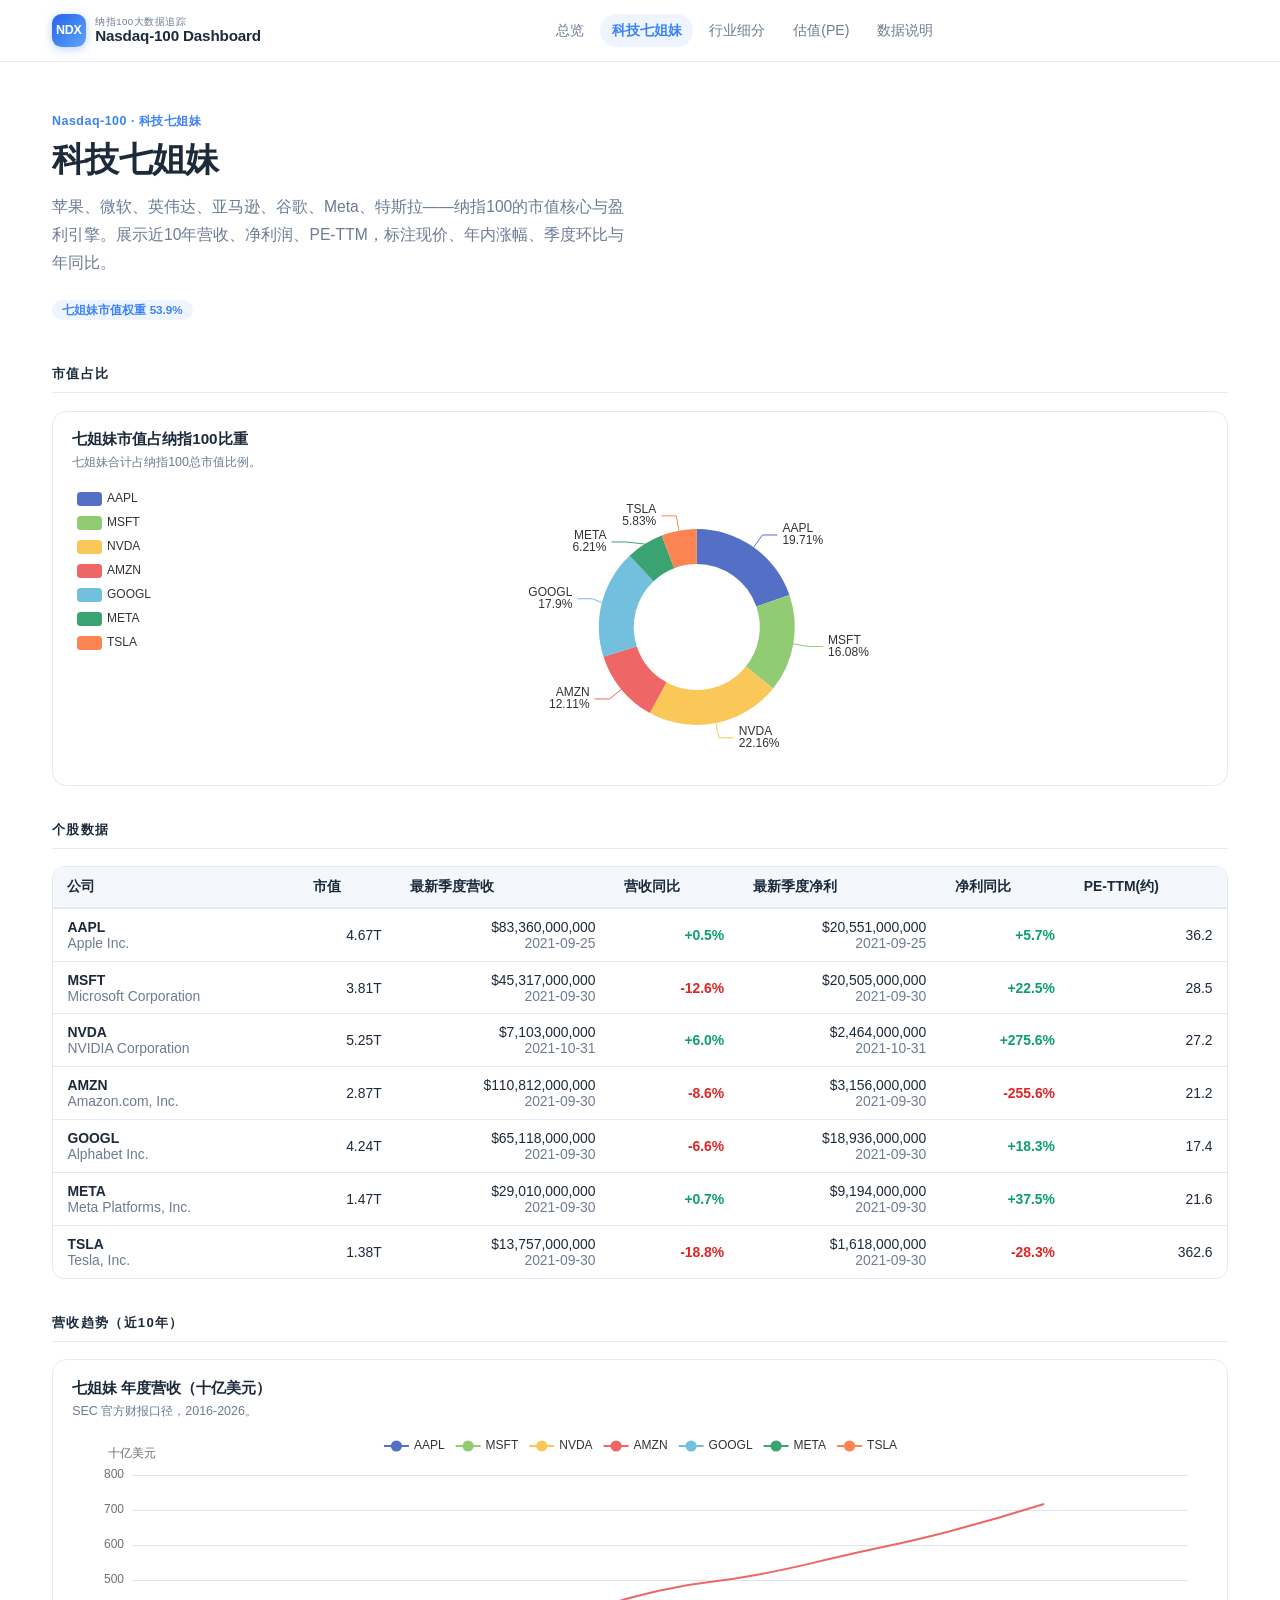
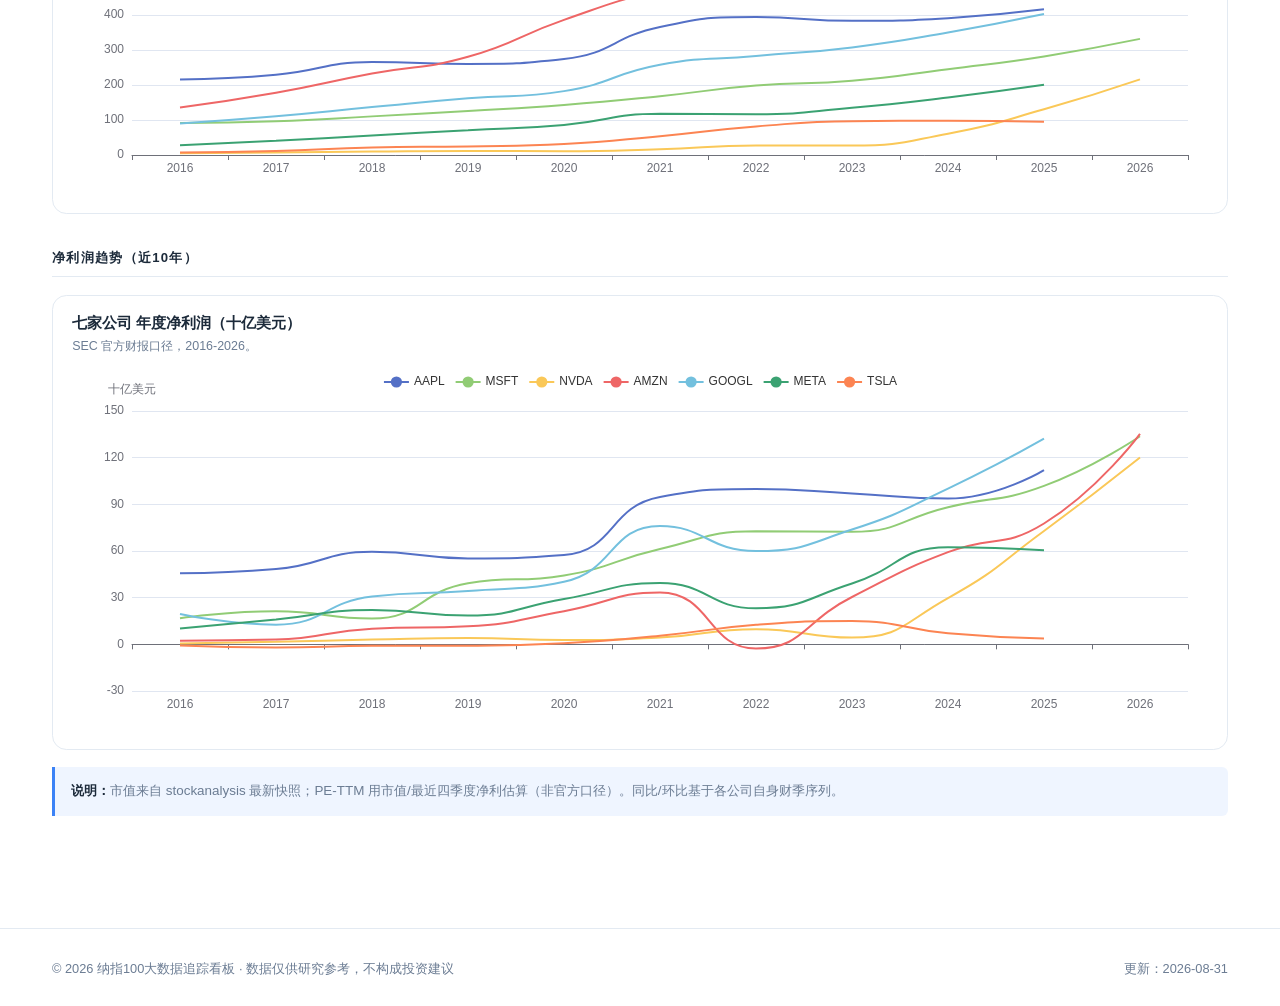
==== pages/mag7.html @ f413b3a4 "feat: 纳指100大数据追踪看板 v1.0.0 - 5页面：总览/科技七姐妹/行业细分/估值(PE)/数据说明 - 数据：SEC EDGAR 10年年度+stockanalysis 5年季度，10" ====
﻿<!DOCTYPE html>
<html lang="zh-CN">
<head>
  <meta charset="UTF-8">
  <meta name="viewport" content="width=device-width, initial-scale=1.0">
  <link rel="icon" href="data:image/svg+xml,<svg xmlns=%22http://www.w3.org/2000/svg%22 viewBox=%220 0 100 100%22><rect width=%22100%22 height=%22100%22 rx=%2220%22 fill=%22%233b82f6%22/><text x=%2250%22 y=%2268%22 font-size=%2240%22 font-weight=%22bold%22 fill=%22white%22 text-anchor=%22middle%22 font-family=%22Arial%22>NDX</text></svg>">
  <title>科技七姐妹 · 纳指100大数据追踪看板</title>
  <meta name="description" content="纳指100七姐妹（AAPL/MSFT/NVDA/AMZN/GOOGL/META/TSLA）市值占比、营收/净利/PE-TTM 十年趋势。">
  <link rel="stylesheet" href="../css/style.css">
  <script src="../js/data.js"></script>
  <script src="../js/echarts.min.js"></script>
  <script src="../js/site.js"></script>
</head>
<body>
<main>
  <div class="container">
    <section class="hero">
      <div class="breadcrumb">Nasdaq-100 · 科技七姐妹</div>
      <h1>科技七姐妹</h1>
      <p class="subtitle">苹果、微软、英伟达、亚马逊、谷歌、Meta、特斯拉——纳指100的市值核心与盈利引擎。展示近10年营收、净利润、PE-TTM，标注现价、年内涨幅、季度环比与年同比。</p>
      <div class="hero-stats" id="heroStats"></div>
    </section>

    <!-- 市值占比 -->
    <section class="section" id="weight-section">
      <div class="section-header"><h2>市值占比</h2></div>
      <div class="chart-card">
        <h3>七姐妹市值占纳指100比重</h3>
        <div class="chart-desc" id="weightDesc">七姐妹合计占纳指100总市值比例。</div>
        <div class="chart-box sm" id="weightChart"></div>
      </div>
    </section>

    <!-- 个股详情 -->
    <section class="section" id="detail-section">
      <div class="section-header"><h2>个股数据</h2></div>
      <div class="table-wrap">
        <table id="detailTable">
          <thead>
            <tr>
              <th>公司</th>
              <th class="num">市值</th>
              <th class="num">最新季度营收</th>
              <th class="num">营收同比</th>
              <th class="num">最新季度净利</th>
              <th class="num">净利同比</th>
              <th class="num">PE-TTM(约)</th>
            </tr>
          </thead>
          <tbody id="detailBody"></tbody>
        </table>
      </div>
    </section>

    <!-- 七姐妹营收对比 -->
    <section class="section" id="rev-section">
      <div class="section-header"><h2>营收趋势（近10年）</h2></div>
      <div class="chart-card">
        <h3>七姐妹 年度营收（十亿美元）</h3>
        <div class="chart-desc">SEC 官方财报口径，2016-2026。</div>
        <div class="chart-box" id="revChart"></div>
      </div>
    </section>

    <!-- 七姐妹净利对比 -->
    <section class="section" id="ni-section">
      <div class="section-header"><h2>净利润趋势（近10年）</h2></div>
      <div class="chart-card">
        <h3>七家公司 年度净利润（十亿美元）</h3>
        <div class="chart-desc">SEC 官方财报口径，2016-2026。</div>
        <div class="chart-box" id="niChart"></div>
      </div>
    </section>

    <div class="note">
      <strong>说明：</strong>市值来自 stockanalysis 最新快照；PE-TTM 用市值/最近四季度净利估算（非官方口径）。同比/环比基于各公司自身财季序列。
    </div>
  </div>
</main>
<script>
  Dash.init('mag7');
  var D = window.NDX_DATA;
  var mag7 = D.mag7;
  var MAG7 = ['AAPL', 'MSFT', 'NVDA', 'AMZN', 'GOOGL', 'META', 'TSLA'];

  // ===== Hero =====
  document.getElementById('heroStats').innerHTML =
    '<span class="badge badge-accent">七姐妹市值权重 ' + (mag7.weight ? mag7.weight.toFixed(1) + '%' : '—') + '</span>';

  // ===== 市值占比饼图 =====
  var weightChart = echarts.init(document.getElementById('weightChart'));
  var pieData = MAG7.map(function (t) {
    return { name: t, value: mag7.marketcap[t] ? mag7.marketcap[t].value : 0 };
  });
  weightChart.setOption({
    tooltip: { trigger: 'item', formatter: '{b}: {c} ({d}%)' },
    legend: { orient: 'vertical', left: 'left' },
    series: [{
      name: '市值', type: 'pie', radius: ['45%', '70%'],
      center: ['55%', '50%'],
      data: pieData,
      label: { formatter: '{b}\n{d}%' },
      emphasis: { itemStyle: { shadowBlur: 10, shadowOffsetX: 0, shadowColor: 'rgba(0,0,0,0.2)' } }
    }]
  });

  // ===== 详情表 =====
  var rows = MAG7.map(function (t) {
    var info = mag7.meta[t];
    var series = mag7.series[t];
    var mc = mag7.marketcap[t] || {};
    var qRev = series.quarterly_revenue;
    var qNi = series.quarterly_netincome;
    var lastQ = qRev[qRev.length - 1];
    var prevQ = qRev[qRev.length - 4]; // 同比用4季前
    var revYoy = lastQ && prevQ && lastQ[1] != null && prevQ[1] != null ? (lastQ[1] / prevQ[1] - 1) * 100 : null;
    var lastN = qNi[qNi.length - 1];
    var prevN = qNi[qNi.length - 4];
    var niYoy = lastN && prevN && lastN[1] != null && prevN[1] != null ? (lastN[1] / prevN[1] - 1) * 100 : null;
    // PE估算
    var mcVal = mc.value || 0;
    var ttmNi = 0;
    for (var i = 0; i < Math.min(4, qNi.length); i++) ttmNi += (qNi[i] && qNi[i][1]) || 0;
    var pe = ttmNi > 0 ? mcVal / ttmNi : null;
    return '<tr>' +
      '<td><strong>' + Dash.esc(t) + '</strong><br><span class="text-muted">' + Dash.esc(info.name) + '</span></td>' +
      '<td class="num">' + Dash.esc(mc.note || '—') + '</td>' +
      '<td class="num">' + (lastQ ? Dash.fmtUSD(lastQ[1]) : '—') + '<br><span class="text-muted">' + (lastQ ? lastQ[0] : '') + '</span></td>' +
      '<td class="num ' + (revYoy > 0 ? 'text-up' : revYoy < 0 ? 'text-down' : '') + '">' + Dash.fmtPct(revYoy) + '</td>' +
      '<td class="num">' + (lastN ? Dash.fmtUSD(lastN[1]) : '—') + '<br><span class="text-muted">' + (lastN ? lastN[0] : '') + '</span></td>' +
      '<td class="num ' + (niYoy > 0 ? 'text-up' : niYoy < 0 ? 'text-down' : '') + '">' + Dash.fmtPct(niYoy) + '</td>' +
      '<td class="num">' + (pe ? pe.toFixed(1) : '—') + '</td>' +
    '</tr>';
  }).join('');
  document.getElementById('detailBody').innerHTML = rows;

  // ===== 营收对比图 =====
  var revChart = echarts.init(document.getElementById('revChart'));
  var years = [];
  var yrSet = new Set();
  MAG7.forEach(function (m) {
    mag7.series[m].annual_revenue.forEach(function (p) { yrSet.add(p[0]); });
  });
  years = Array.from(yrSet).sort();
  revChart.setOption({
    tooltip: { trigger: 'axis' },
    legend: { top: 0 },
    grid: { left: 60, right: 20, top: 40, bottom: 40 },
    xAxis: { type: 'category', data: years },
    yAxis: { type: 'value', name: '十亿美元' },
    series: MAG7.map(function (m) {
      var map = {};
      mag7.series[m].annual_revenue.forEach(function (p) { map[p[0]] = p[1] / 1e9; });
      return {
        name: m, type: 'line', smooth: true, symbol: 'none',
        data: years.map(function (y) { return map[y] == null ? null : map[y]; })
      };
    })
  });

  // ===== 净利对比图 =====
  var niChart = echarts.init(document.getElementById('niChart'));
  niChart.setOption({
    tooltip: { trigger: 'axis' },
    legend: { top: 0 },
    grid: { left: 60, right: 20, top: 40, bottom: 40 },
    xAxis: { type: 'category', data: years },
    yAxis: { type: 'value', name: '十亿美元' },
    series: MAG7.map(function (m) {
      var map = {};
      mag7.series[m].annual_netincome.forEach(function (p) { map[p[0]] = p[1] / 1e9; });
      return {
        name: m, type: 'line', smooth: true, symbol: 'none',
        data: years.map(function (y) { return map[y] == null ? null : map[y]; })
      };
    })
  });
</script>
</body>
</html>
---- css/style.css ----
/* ============================================================
 * 标普500景气度看板 · 样式（白底 + 淡蓝主色，简约高级）
 * ============================================================ */
:root {
  --background: #ffffff;
  --foreground: #1c2a3a;
  --muted: #6b7c93;
  --border: #e3eaf2;
  --accent: #3b82f6;
  --accent-soft: #dbeafe;
  --accent-bg: rgba(59, 130, 246, 0.08);
  --card-bg: #ffffff;
  --hover-bg: #f4f8fd;
  --shadow: 0 1px 3px rgba(28, 42, 58, 0.06), 0 1px 2px rgba(28, 42, 58, 0.04);
  --shadow-lg: 0 12px 32px rgba(28, 42, 58, 0.10);
  --up: #0e9f6e;
  --down: #e02424;
}

* { margin: 0; padding: 0; box-sizing: border-box; }

html { scroll-behavior: smooth; }

body {
  font-family: Inter, -apple-system, BlinkMacSystemFont, "PingFang SC",
    "Hiragino Sans GB", "Microsoft YaHei", "Helvetica Neue", Helvetica, Arial, sans-serif;
  -webkit-font-smoothing: antialiased;
  background: var(--background);
  color: var(--foreground);
  min-height: 100vh;
  display: flex;
  flex-direction: column;
}

/* ===== 顶部导航 ===== */
header {
  position: sticky;
  top: 0;
  z-index: 50;
  border-bottom: 1px solid var(--border);
  background: rgba(255, 255, 255, 0.82);
  backdrop-filter: blur(12px);
  -webkit-backdrop-filter: blur(12px);
}

.nav-inner {
  max-width: 76rem;
  margin: 0 auto;
  padding: 0.85rem 1.25rem;
  display: flex;
  align-items: center;
  justify-content: space-between;
  gap: 1rem;
}

.logo {
  display: flex;
  align-items: center;
  gap: 0.6rem;
  text-decoration: none;
  color: var(--foreground);
  font-weight: 700;
  font-size: 1.02rem;
  letter-spacing: -0.01em;
  white-space: nowrap;
}

.logo-badge {
  width: 2.1rem;
  height: 2.1rem;
  border-radius: 0.6rem;
  background: linear-gradient(135deg, #2563eb, #60a5fa);
  color: #fff;
  display: flex;
  align-items: center;
  justify-content: center;
  font-size: 0.78rem;
  font-weight: 800;
  flex-shrink: 0;
  box-shadow: 0 2px 10px rgba(59, 130, 246, 0.35);
}

.logo-text { display: flex; flex-direction: column; line-height: 1.15; }
.logo-line1 { font-size: 0.6rem; font-weight: 500; color: var(--muted); letter-spacing: 0.05em; }
.logo-line2 { font-size: 0.95rem; font-weight: 800; letter-spacing: -0.01em; }

nav.desktop {
  display: flex;
  align-items: center;
  gap: 0.3rem;
  overflow-x: auto;
  scrollbar-width: none;
}
nav.desktop::-webkit-scrollbar { display: none; }

.nav-link {
  color: var(--muted);
  text-decoration: none;
  font-size: 0.88rem;
  font-weight: 500;
  padding: 0.42rem 0.72rem;
  border-radius: 9999px;
  transition: color 0.2s ease, background 0.2s ease;
  white-space: nowrap;
}
.nav-link:hover { color: var(--foreground); background: var(--hover-bg); }
.nav-link.active { color: var(--accent); background: var(--accent-bg); font-weight: 600; }

.nav-actions { display: flex; align-items: center; gap: 0.4rem; flex-shrink: 0; }

.mobile-menu-btn {
  display: none;
  background: none;
  border: none;
  cursor: pointer;
  color: var(--foreground);
  padding: 0.4rem;
  border-radius: 0.375rem;
}
.mobile-nav {
  display: none;
  padding: 0.5rem 1.25rem 1rem;
  border-top: 1px solid var(--border);
  flex-direction: column;
  gap: 0.15rem;
}
.mobile-nav.open { display: flex; }
.mobile-nav .nav-link { padding: 0.6rem 0.75rem; font-size: 0.95rem; border-radius: 0.5rem; }

/* ===== 主容器 ===== */
main { flex: 1; }
.container { max-width: 76rem; margin: 0 auto; padding: 2rem 1.25rem 3rem; }

/* ===== Hero ===== */
.hero { padding: 1.2rem 0 0.6rem; }
.breadcrumb { font-size: 0.78rem; color: var(--accent); font-weight: 600; letter-spacing: 0.04em; margin-bottom: 0.7rem; }
.hero h1 { font-size: 2.1rem; font-weight: 800; letter-spacing: -0.02em; line-height: 1.15; }
.hero .subtitle { margin-top: 0.8rem; color: var(--muted); font-size: 0.98rem; line-height: 1.8; max-width: 66ch; }
.hero-stats { margin-top: 1.4rem; display: flex; flex-wrap: wrap; gap: 0.6rem; }

/* ===== 指标卡片 ===== */
.card-grid { display: grid; grid-template-columns: repeat(auto-fill, minmax(220px, 1fr)); gap: 0.85rem; margin-top: 1.2rem; }
.card {
  background: var(--card-bg);
  border: 1px solid var(--border);
  border-radius: 0.9rem;
  padding: 1rem 1.1rem;
  transition: all 0.2s ease;
}
.card-hover:hover { transform: translateY(-3px); box-shadow: var(--shadow-lg); border-color: var(--accent-soft); }
.card .card-label { font-size: 0.7rem; font-weight: 700; text-transform: uppercase; letter-spacing: 0.12em; color: var(--accent); }
.card .card-value { font-size: 1.5rem; font-weight: 800; letter-spacing: -0.02em; margin-top: 0.3rem; font-variant-numeric: tabular-nums; }
.card .card-sub { font-size: 0.76rem; color: var(--muted); margin-top: 0.28rem; line-height: 1.5; }
.card .card-delta { font-size: 0.74rem; font-weight: 600; margin-top: 0.22rem; font-variant-numeric: tabular-nums; }

.delta-up { color: var(--up); }
.delta-down { color: var(--down); }

/* ===== 区块 ===== */
.section { margin-top: 2.2rem; }
.section-header {
  display: flex;
  align-items: baseline;
  justify-content: space-between;
  margin-bottom: 1.1rem;
  padding-bottom: 0.55rem;
  border-bottom: 1px solid var(--border);
  gap: 1rem;
}
.section-header h2 { font-size: 0.82rem; font-weight: 700; text-transform: uppercase; letter-spacing: 0.1em; }
.section-header .more { color: var(--accent); font-size: 0.82rem; font-weight: 500; text-decoration: none; white-space: nowrap; }
.section-header .more:hover { opacity: 0.7; }

/* ===== 图表卡片 ===== */
.chart-card { background: var(--card-bg); border: 1px solid var(--border); border-radius: 0.9rem; padding: 1.1rem 1.2rem; margin-bottom: 1.1rem; }
.chart-card h3 { font-size: 0.95rem; font-weight: 700; margin-bottom: 0.2rem; }
.chart-card .chart-desc { font-size: 0.78rem; color: var(--muted); margin-bottom: 0.85rem; line-height: 1.6; }
.chart-box { width: 100%; height: 360px; }
.chart-box.sm { height: 280px; }

/* ===== 表格 ===== */
.table-wrap { overflow-x: auto; border: 1px solid var(--border); border-radius: 0.75rem; margin-top: 1rem; }
table { width: 100%; border-collapse: collapse; font-size: 0.87rem; min-width: 680px; }
thead th {
  background: var(--hover-bg);
  font-weight: 600;
  text-align: left;
  padding: 0.68rem 0.9rem;
  border-bottom: 2px solid var(--border);
  white-space: nowrap;
}
tbody td { padding: 0.62rem 0.9rem; border-bottom: 1px solid var(--border); font-variant-numeric: tabular-nums; }
tbody tr:hover td { background: var(--hover-bg); }
tbody tr:last-child td { border-bottom: none; }
td.num { text-align: right; font-variant-numeric: tabular-nums; }

.text-accent { color: var(--accent); font-weight: 600; }
.text-up { color: var(--up); font-weight: 600; }
.text-down { color: var(--down); font-weight: 600; }
.text-muted { color: var(--muted); }

/* ===== 徽章 ===== */
.badge { display: inline-block; padding: 0.18rem 0.65rem; border-radius: 9999px; font-size: 0.73rem; font-weight: 500; background: var(--border); color: var(--muted); }
.badge-accent { background: var(--accent-bg); color: var(--accent); font-weight: 600; }
.badge-green { background: rgba(14, 159, 110, 0.1); color: var(--up); font-weight: 600; }
.badge-red { background: rgba(225, 29, 72, 0.08); color: var(--down); font-weight: 600; }

/* ===== 提示 ===== */
.note {
  border-left: 3px solid var(--accent);
  background: var(--accent-bg);
  border-radius: 0 6px 6px 0;
  padding: 0.8rem 1rem;
  font-size: 0.84rem;
  color: var(--muted);
  line-height: 1.7;
  margin: 1rem 0;
}
.note strong { color: var(--foreground); }

/* ===== 页脚 ===== */
footer { border-top: 1px solid var(--border); margin-top: 3rem; padding: 2rem 0 1.8rem; }
.footer-inner { max-width: 76rem; margin: 0 auto; padding: 0 1.25rem; }
.footer-bottom { display: flex; justify-content: space-between; align-items: center; flex-wrap: wrap; gap: 0.5rem; font-size: 0.8rem; color: var(--muted); }

/* ===== 数据源 ===== */
.source-note { font-size: 0.74rem; color: var(--muted); margin-top: 0.9rem; line-height: 1.6; border-top: 1px dashed var(--border); padding-top: 0.75rem; }

/* ===== 响应式 ===== */
@media (max-width: 768px) {
  nav.desktop { display: none; }
  .mobile-menu-btn { display: flex; }
  .hero h1 { font-size: 1.6rem; }
  .card-grid { grid-template-columns: repeat(auto-fill, minmax(150px, 1fr)); }
  .chart-box { height: 240px; }
  .container { padding: 1.4rem 1rem 2.4rem; }
}
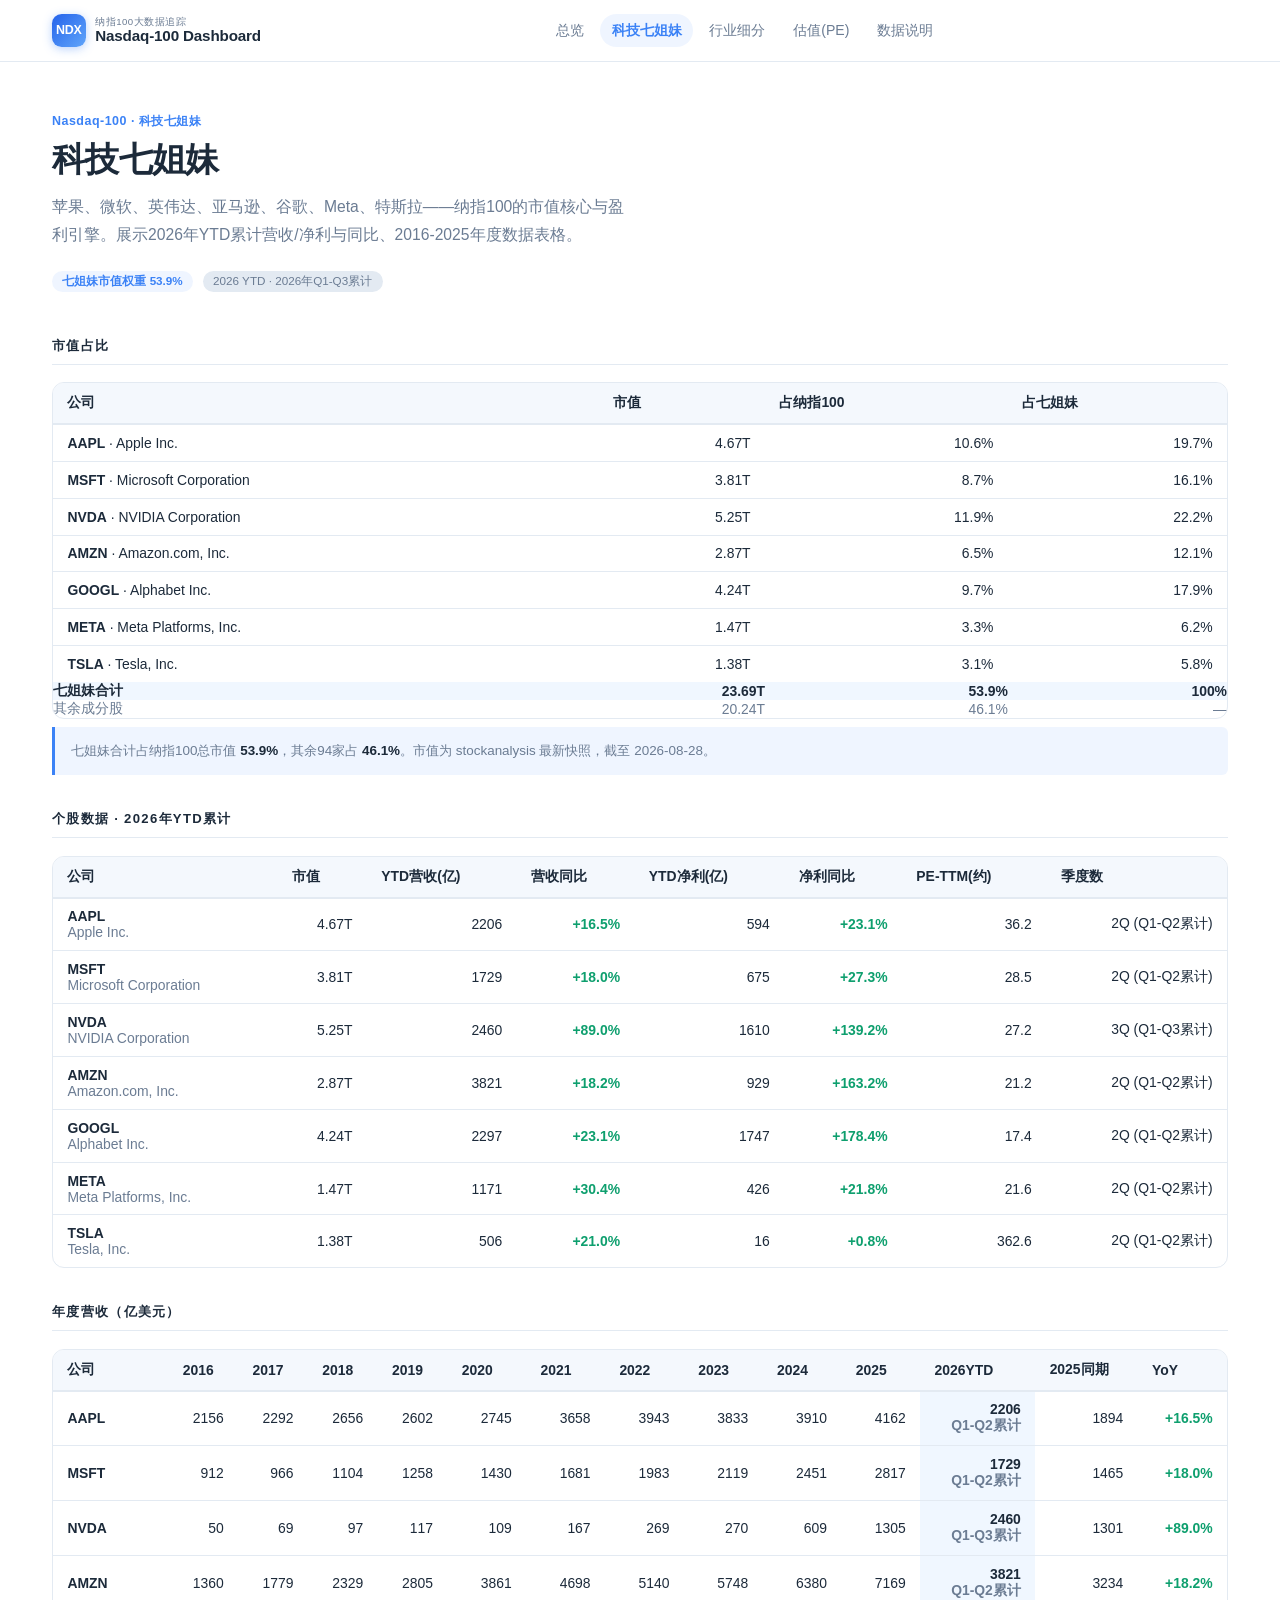
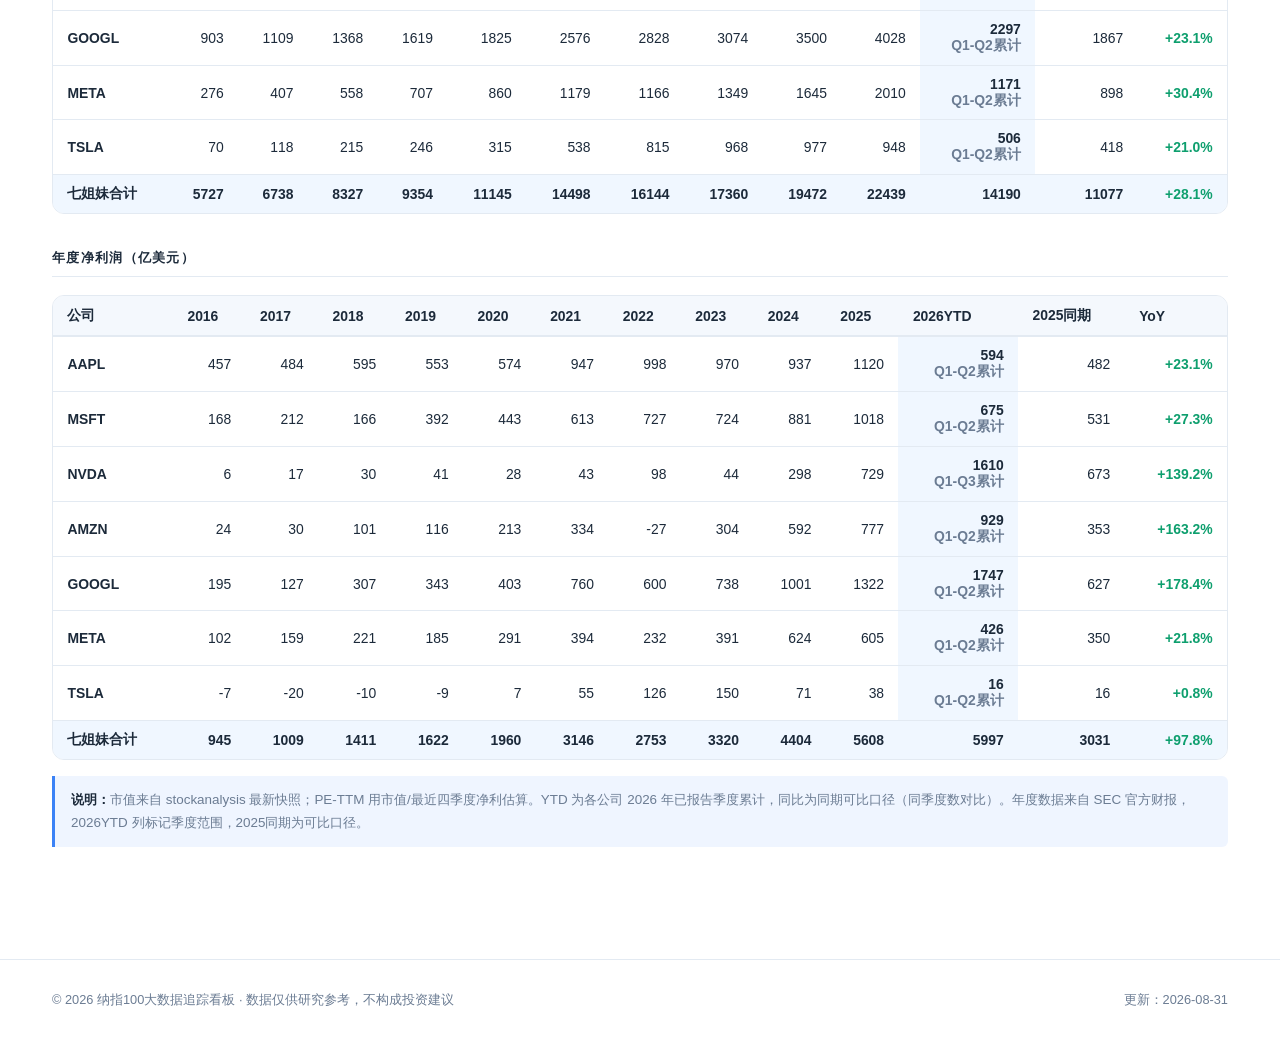
==== commit 259f7c17: "v2.0: 全站升级YTD累计+同比+ROE修复+七姐妹/行业表格化+PE分位数 首页: - 指标卡片增加2026 YTD累计(营收34382亿+19.8%/净利8376亿+64.4%/FCF 420" ====
--- a/pages/mag7.html
+++ b/pages/mag7.html
@@ -1,11 +1,11 @@
-﻿<!DOCTYPE html>
+<!DOCTYPE html>
 <html lang="zh-CN">
 <head>
   <meta charset="UTF-8">
   <meta name="viewport" content="width=device-width, initial-scale=1.0">
   <link rel="icon" href="data:image/svg+xml,<svg xmlns=%22http://www.w3.org/2000/svg%22 viewBox=%220 0 100 100%22><rect width=%22100%22 height=%22100%22 rx=%2220%22 fill=%22%233b82f6%22/><text x=%2250%22 y=%2268%22 font-size=%2240%22 font-weight=%22bold%22 fill=%22white%22 text-anchor=%22middle%22 font-family=%22Arial%22>NDX</text></svg>">
   <title>科技七姐妹 · 纳指100大数据追踪看板</title>
-  <meta name="description" content="纳指100七姐妹（AAPL/MSFT/NVDA/AMZN/GOOGL/META/TSLA）市值占比、营收/净利/PE-TTM 十年趋势。">
+  <meta name="description" content="纳指100七姐妹（AAPL/MSFT/NVDA/AMZN/GOOGL/META/TSLA）市值占比、YTD营收/净利、年度数据表格。">
   <link rel="stylesheet" href="../css/style.css">
   <script src="../js/data.js"></script>
   <script src="../js/echarts.min.js"></script>
@@ -17,34 +17,47 @@
     <section class="hero">
       <div class="breadcrumb">Nasdaq-100 · 科技七姐妹</div>
       <h1>科技七姐妹</h1>
-      <p class="subtitle">苹果、微软、英伟达、亚马逊、谷歌、Meta、特斯拉——纳指100的市值核心与盈利引擎。展示近10年营收、净利润、PE-TTM，标注现价、年内涨幅、季度环比与年同比。</p>
+      <p class="subtitle">苹果、微软、英伟达、亚马逊、谷歌、Meta、特斯拉——纳指100的市值核心与盈利引擎。展示2026年YTD累计营收/净利与同比、2016-2025年度数据表格。</p>
       <div class="hero-stats" id="heroStats"></div>
     </section>
 
     <!-- 市值占比 -->
     <section class="section" id="weight-section">
       <div class="section-header"><h2>市值占比</h2></div>
-      <div class="chart-card">
-        <h3>七姐妹市值占纳指100比重</h3>
-        <div class="chart-desc" id="weightDesc">七姐妹合计占纳指100总市值比例。</div>
-        <div class="chart-box sm" id="weightChart"></div>
-      </div>
-    </section>
-
-    <!-- 个股详情 -->
+      <div class="table-wrap">
+        <table id="weightTable">
+          <thead>
+            <tr>
+              <th>公司</th>
+              <th class="num">市值</th>
+              <th class="num">占纳指100</th>
+              <th class="num">占七姐妹</th>
+            </tr>
+          </thead>
+          <tbody id="weightBody"></tbody>
+          <tfoot id="weightFoot"></tfoot>
+        </table>
+      </div>
+      <div class="note" style="margin-top:8px;">
+        七姐妹合计占纳指100总市值 <strong id="mag7Weight"></strong>，其余94家占 <strong id="restWeight"></strong>。市值为 stockanalysis 最新快照，截至 <span id="mcapAsOf"></span>。
+      </div>
+    </section>
+
+    <!-- 个股 YTD 数据 -->
     <section class="section" id="detail-section">
-      <div class="section-header"><h2>个股数据</h2></div>
+      <div class="section-header"><h2>个股数据 · 2026年YTD累计</h2></div>
       <div class="table-wrap">
         <table id="detailTable">
           <thead>
             <tr>
               <th>公司</th>
               <th class="num">市值</th>
-              <th class="num">最新季度营收</th>
+              <th class="num">YTD营收(亿)</th>
               <th class="num">营收同比</th>
-              <th class="num">最新季度净利</th>
+              <th class="num">YTD净利(亿)</th>
               <th class="num">净利同比</th>
               <th class="num">PE-TTM(约)</th>
+              <th class="num">季度数</th>
             </tr>
           </thead>
           <tbody id="detailBody"></tbody>
@@ -52,28 +65,34 @@
       </div>
     </section>
 
-    <!-- 七姐妹营收对比 -->
+    <!-- 年度营收表格 -->
     <section class="section" id="rev-section">
-      <div class="section-header"><h2>营收趋势（近10年）</h2></div>
-      <div class="chart-card">
-        <h3>七姐妹 年度营收（十亿美元）</h3>
-        <div class="chart-desc">SEC 官方财报口径，2016-2026。</div>
-        <div class="chart-box" id="revChart"></div>
-      </div>
-    </section>
-
-    <!-- 七姐妹净利对比 -->
+      <div class="section-header"><h2>年度营收（亿美元）</h2></div>
+      <div class="table-wrap">
+        <div style="overflow-x:auto;">
+        <table id="revTable" class="wide-table">
+          <thead id="revHead"></thead>
+          <tbody id="revBody"></tbody>
+        </table>
+        </div>
+      </div>
+    </section>
+
+    <!-- 年度净利表格 -->
     <section class="section" id="ni-section">
-      <div class="section-header"><h2>净利润趋势（近10年）</h2></div>
-      <div class="chart-card">
-        <h3>七家公司 年度净利润（十亿美元）</h3>
-        <div class="chart-desc">SEC 官方财报口径，2016-2026。</div>
-        <div class="chart-box" id="niChart"></div>
+      <div class="section-header"><h2>年度净利润（亿美元）</h2></div>
+      <div class="table-wrap">
+        <div style="overflow-x:auto;">
+        <table id="niTable" class="wide-table">
+          <thead id="niHead"></thead>
+          <tbody id="niBody"></tbody>
+        </table>
+        </div>
       </div>
     </section>
 
     <div class="note">
-      <strong>说明：</strong>市值来自 stockanalysis 最新快照；PE-TTM 用市值/最近四季度净利估算（非官方口径）。同比/环比基于各公司自身财季序列。
+      <strong>说明：</strong>市值来自 stockanalysis 最新快照；PE-TTM 用市值/最近四季度净利估算。YTD 为各公司 2026 年已报告季度累计，同比为同期可比口径（同季度数对比）。年度数据来自 SEC 官方财报，2026YTD 列标记季度范围，2025同期为可比口径。
     </div>
   </div>
 </main>
@@ -85,96 +104,155 @@
 
   // ===== Hero =====
   document.getElementById('heroStats').innerHTML =
-    '<span class="badge badge-accent">七姐妹市值权重 ' + (mag7.weight ? mag7.weight.toFixed(1) + '%' : '—') + '</span>';
-
-  // ===== 市值占比饼图 =====
-  var weightChart = echarts.init(document.getElementById('weightChart'));
-  var pieData = MAG7.map(function (t) {
-    return { name: t, value: mag7.marketcap[t] ? mag7.marketcap[t].value : 0 };
-  });
-  weightChart.setOption({
-    tooltip: { trigger: 'item', formatter: '{b}: {c} ({d}%)' },
-    legend: { orient: 'vertical', left: 'left' },
-    series: [{
-      name: '市值', type: 'pie', radius: ['45%', '70%'],
-      center: ['55%', '50%'],
-      data: pieData,
-      label: { formatter: '{b}\n{d}%' },
-      emphasis: { itemStyle: { shadowBlur: 10, shadowOffsetX: 0, shadowColor: 'rgba(0,0,0,0.2)' } }
-    }]
-  });
-
-  // ===== 详情表 =====
-  var rows = MAG7.map(function (t) {
+    '<span class="badge badge-accent">七姐妹市值权重 ' + (mag7.weight ? mag7.weight.toFixed(1) + '%' : '—') + '</span> ' +
+    '<span class="badge">2026 YTD · ' + D.ytd.label + '</span>';
+
+  // ===== 市值占比表格 =====
+  var totalMcap = mag7.totalMcap || 0;
+  var mag7Mcap = mag7.mag7Mcap || 0;
+  var weightRows = MAG7.map(function (t) {
+    var mc = mag7.marketcap[t] || {};
+    var pct = totalMcap > 0 ? (mc.value / totalMcap * 100) : 0;
+    var pctMag7 = mag7Mcap > 0 ? (mc.value / mag7Mcap * 100) : 0;
+    return '<tr>' +
+      '<td><strong>' + Dash.esc(t) + '</strong> · ' + Dash.esc(mag7.meta[t].name) + '</td>' +
+      '<td class="num">' + Dash.esc(mc.note || '—') + '</td>' +
+      '<td class="num">' + pct.toFixed(1) + '%</td>' +
+      '<td class="num">' + pctMag7.toFixed(1) + '%</td>' +
+    '</tr>';
+  }).join('');
+  document.getElementById('weightBody').innerHTML = weightRows;
+  document.getElementById('weightFoot').innerHTML =
+    '<tr style="font-weight:bold;background:#f0f7ff;">' +
+    '<td>七姐妹合计</td>' +
+    '<td class="num">' + (mag7Mcap / 1e12).toFixed(2) + 'T</td>' +
+    '<td class="num">' + (mag7.weight || 0).toFixed(1) + '%</td>' +
+    '<td class="num">100%</td>' +
+    '</tr><tr style="color:var(--muted);">' +
+    '<td>其余成分股</td>' +
+    '<td class="num">' + ((totalMcap - mag7Mcap) / 1e12).toFixed(2) + 'T</td>' +
+    '<td class="num">' + (100 - (mag7.weight || 0)).toFixed(1) + '%</td>' +
+    '<td class="num">—</td>' +
+    '</tr>';
+  document.getElementById('mag7Weight').textContent = (mag7.weight || 0).toFixed(1) + '%';
+  document.getElementById('restWeight').textContent = (100 - (mag7.weight || 0)).toFixed(1) + '%';
+  document.getElementById('mcapAsOf').textContent = D.meta.asOf;
+
+  // ===== 个股 YTD 表格 =====
+  var detailRows = MAG7.map(function (t) {
     var info = mag7.meta[t];
-    var series = mag7.series[t];
+    var ytd = mag7.ytdData[t];
     var mc = mag7.marketcap[t] || {};
-    var qRev = series.quarterly_revenue;
-    var qNi = series.quarterly_netincome;
-    var lastQ = qRev[qRev.length - 1];
-    var prevQ = qRev[qRev.length - 4]; // 同比用4季前
-    var revYoy = lastQ && prevQ && lastQ[1] != null && prevQ[1] != null ? (lastQ[1] / prevQ[1] - 1) * 100 : null;
-    var lastN = qNi[qNi.length - 1];
-    var prevN = qNi[qNi.length - 4];
-    var niYoy = lastN && prevN && lastN[1] != null && prevN[1] != null ? (lastN[1] / prevN[1] - 1) * 100 : null;
     // PE估算
     var mcVal = mc.value || 0;
+    var qNi = mag7.series[t].quarterly_netincome;
     var ttmNi = 0;
     for (var i = 0; i < Math.min(4, qNi.length); i++) ttmNi += (qNi[i] && qNi[i][1]) || 0;
     var pe = ttmNi > 0 ? mcVal / ttmNi : null;
     return '<tr>' +
       '<td><strong>' + Dash.esc(t) + '</strong><br><span class="text-muted">' + Dash.esc(info.name) + '</span></td>' +
       '<td class="num">' + Dash.esc(mc.note || '—') + '</td>' +
-      '<td class="num">' + (lastQ ? Dash.fmtUSD(lastQ[1]) : '—') + '<br><span class="text-muted">' + (lastQ ? lastQ[0] : '') + '</span></td>' +
-      '<td class="num ' + (revYoy > 0 ? 'text-up' : revYoy < 0 ? 'text-down' : '') + '">' + Dash.fmtPct(revYoy) + '</td>' +
-      '<td class="num">' + (lastN ? Dash.fmtUSD(lastN[1]) : '—') + '<br><span class="text-muted">' + (lastN ? lastN[0] : '') + '</span></td>' +
-      '<td class="num ' + (niYoy > 0 ? 'text-up' : niYoy < 0 ? 'text-down' : '') + '">' + Dash.fmtPct(niYoy) + '</td>' +
+      '<td class="num">' + (ytd.rev / 1e8).toFixed(0) + '</td>' +
+      '<td class="num ' + (ytd.revYoy > 0 ? 'text-up' : ytd.revYoy < 0 ? 'text-down' : '') + '">' + Dash.fmtPct(ytd.revYoy) + '</td>' +
+      '<td class="num">' + (ytd.ni / 1e8).toFixed(0) + '</td>' +
+      '<td class="num ' + (ytd.niYoy > 0 ? 'text-up' : ytd.niYoy < 0 ? 'text-down' : '') + '">' + Dash.fmtPct(ytd.niYoy) + '</td>' +
       '<td class="num">' + (pe ? pe.toFixed(1) : '—') + '</td>' +
+      '<td class="num">' + ytd.qCount + 'Q (' + Dash.esc(ytd.label) + ')</td>' +
     '</tr>';
   }).join('');
-  document.getElementById('detailBody').innerHTML = rows;
-
-  // ===== 营收对比图 =====
-  var revChart = echarts.init(document.getElementById('revChart'));
+  document.getElementById('detailBody').innerHTML = detailRows;
+
+  // ===== 年度营收表格 =====
+  // 列: 公司 | 2016 | 2017 | ... | 2025 | 2026YTD | 2025同期 | YoY
   var years = [];
-  var yrSet = new Set();
-  MAG7.forEach(function (m) {
-    mag7.series[m].annual_revenue.forEach(function (p) { yrSet.add(p[0]); });
-  });
-  years = Array.from(yrSet).sort();
-  revChart.setOption({
-    tooltip: { trigger: 'axis' },
-    legend: { top: 0 },
-    grid: { left: 60, right: 20, top: 40, bottom: 40 },
-    xAxis: { type: 'category', data: years },
-    yAxis: { type: 'value', name: '十亿美元' },
-    series: MAG7.map(function (m) {
-      var map = {};
-      mag7.series[m].annual_revenue.forEach(function (p) { map[p[0]] = p[1] / 1e9; });
-      return {
-        name: m, type: 'line', smooth: true, symbol: 'none',
-        data: years.map(function (y) { return map[y] == null ? null : map[y]; })
-      };
-    })
-  });
-
-  // ===== 净利对比图 =====
-  var niChart = echarts.init(document.getElementById('niChart'));
-  niChart.setOption({
-    tooltip: { trigger: 'axis' },
-    legend: { top: 0 },
-    grid: { left: 60, right: 20, top: 40, bottom: 40 },
-    xAxis: { type: 'category', data: years },
-    yAxis: { type: 'value', name: '十亿美元' },
-    series: MAG7.map(function (m) {
-      var map = {};
-      mag7.series[m].annual_netincome.forEach(function (p) { map[p[0]] = p[1] / 1e9; });
-      return {
-        name: m, type: 'line', smooth: true, symbol: 'none',
-        data: years.map(function (y) { return map[y] == null ? null : map[y]; })
-      };
-    })
-  });
+  for (var y = 2016; y <= 2025; y++) years.push(String(y));
+  var revHeadHtml = '<tr><th>公司</th>';
+  years.forEach(function(y) { revHeadHtml += '<th class="num">' + y + '</th>'; });
+  revHeadHtml += '<th class="num">2026YTD</th><th class="num">2025同期</th><th class="num">YoY</th></tr>';
+  document.getElementById('revHead').innerHTML = revHeadHtml;
+
+  var revBodyHtml = MAG7.map(function (t) {
+    var table = mag7.annualTable[t];
+    var row = '<tr><td><strong>' + Dash.esc(t) + '</strong></td>';
+    years.forEach(function (y) {
+      var v = table[y] && table[y].rev != null ? (table[y].rev / 1e8).toFixed(0) : '—';
+      row += '<td class="num">' + v + '</td>';
+    });
+    // 2026 YTD
+    var ytdRev = table['2026YTD'] ? (table['2026YTD'].rev / 1e8).toFixed(0) : '—';
+    var prevRev = table['2025PY'] ? (table['2025PY'].rev / 1e8).toFixed(0) : '—';
+    var yoy = table['2026YTD'] && table['2025PY'] && table['2025PY'].rev > 0
+      ? Dash.fmtPct((table['2026YTD'].rev / table['2025PY'].rev - 1) * 100) : '—';
+    var yoyClass = table['2026YTD'] && table['2025PY'] && table['2026YTD'].rev > table['2025PY'].rev ? 'text-up' : 'text-down';
+    row += '<td class="num" style="background:#f0f7ff;font-weight:bold;">' + ytdRev + '<br><span class="text-muted">' + (table['2026YTD'] ? table['2026YTD'].label : '') + '</span></td>';
+    row += '<td class="num">' + prevRev + '</td>';
+    row += '<td class="num ' + yoyClass + '">' + yoy + '</td>';
+    row += '</tr>';
+    return row;
+  }).join('');
+  // 合计行
+  var sumRow = '<tr style="font-weight:bold;background:#f0f7ff;"><td>七姐妹合计</td>';
+  years.forEach(function (y) {
+    var sum = 0, cnt = 0;
+    MAG7.forEach(function (t) {
+      if (mag7.annualTable[t][y] && mag7.annualTable[t][y].rev != null) { sum += mag7.annualTable[t][y].rev; cnt++; }
+    });
+    sumRow += '<td class="num">' + (cnt > 0 ? (sum / 1e8).toFixed(0) : '—') + '</td>';
+  });
+  var sumYtd = 0, sumPrev = 0;
+  MAG7.forEach(function (t) {
+    if (mag7.annualTable[t]['2026YTD']) sumYtd += mag7.annualTable[t]['2026YTD'].rev;
+    if (mag7.annualTable[t]['2025PY']) sumPrev += mag7.annualTable[t]['2025PY'].rev;
+  });
+  sumRow += '<td class="num" style="font-weight:bold;">' + (sumYtd / 1e8).toFixed(0) + '</td>';
+  sumRow += '<td class="num">' + (sumPrev / 1e8).toFixed(0) + '</td>';
+  sumRow += '<td class="num ' + (sumYtd > sumPrev ? 'text-up' : 'text-down') + '">' + (sumPrev > 0 ? Dash.fmtPct((sumYtd/sumPrev-1)*100) : '—') + '</td>';
+  sumRow += '</tr>';
+  document.getElementById('revBody').innerHTML = revBodyHtml + sumRow;
+
+  // ===== 年度净利表格 =====
+  var niHeadHtml = '<tr><th>公司</th>';
+  years.forEach(function(y) { niHeadHtml += '<th class="num">' + y + '</th>'; });
+  niHeadHtml += '<th class="num">2026YTD</th><th class="num">2025同期</th><th class="num">YoY</th></tr>';
+  document.getElementById('niHead').innerHTML = niHeadHtml;
+
+  var niBodyHtml = MAG7.map(function (t) {
+    var table = mag7.annualTable[t];
+    var row = '<tr><td><strong>' + Dash.esc(t) + '</strong></td>';
+    years.forEach(function (y) {
+      var v = table[y] && table[y].ni != null ? (table[y].ni / 1e8).toFixed(0) : '—';
+      row += '<td class="num">' + v + '</td>';
+    });
+    var ytdNi = table['2026YTD'] ? (table['2026YTD'].ni / 1e8).toFixed(0) : '—';
+    var prevNi = table['2025PY'] ? (table['2025PY'].ni / 1e8).toFixed(0) : '—';
+    var yoy = table['2026YTD'] && table['2025PY'] && table['2025PY'].ni > 0
+      ? Dash.fmtPct((table['2026YTD'].ni / table['2025PY'].ni - 1) * 100) : '—';
+    var yoyClass = table['2026YTD'] && table['2025PY'] && table['2026YTD'].ni > table['2025PY'].ni ? 'text-up' : 'text-down';
+    row += '<td class="num" style="background:#f0f7ff;font-weight:bold;">' + ytdNi + '<br><span class="text-muted">' + (table['2026YTD'] ? table['2026YTD'].label : '') + '</span></td>';
+    row += '<td class="num">' + prevNi + '</td>';
+    row += '<td class="num ' + yoyClass + '">' + yoy + '</td>';
+    row += '</tr>';
+    return row;
+  }).join('');
+  // 合计行
+  var sumNiRow = '<tr style="font-weight:bold;background:#f0f7ff;"><td>七姐妹合计</td>';
+  years.forEach(function (y) {
+    var sum = 0, cnt = 0;
+    MAG7.forEach(function (t) {
+      if (mag7.annualTable[t][y] && mag7.annualTable[t][y].ni != null) { sum += mag7.annualTable[t][y].ni; cnt++; }
+    });
+    sumNiRow += '<td class="num">' + (cnt > 0 ? (sum / 1e8).toFixed(0) : '—') + '</td>';
+  });
+  var sumYtdNi = 0, sumPrevNi = 0;
+  MAG7.forEach(function (t) {
+    if (mag7.annualTable[t]['2026YTD']) sumYtdNi += mag7.annualTable[t]['2026YTD'].ni;
+    if (mag7.annualTable[t]['2025PY']) sumPrevNi += mag7.annualTable[t]['2025PY'].ni;
+  });
+  sumNiRow += '<td class="num" style="font-weight:bold;">' + (sumYtdNi / 1e8).toFixed(0) + '</td>';
+  sumNiRow += '<td class="num">' + (sumPrevNi / 1e8).toFixed(0) + '</td>';
+  sumNiRow += '<td class="num ' + (sumYtdNi > sumPrevNi ? 'text-up' : 'text-down') + '">' + (sumPrevNi > 0 ? Dash.fmtPct((sumYtdNi/sumPrevNi-1)*100) : '—') + '</td>';
+  sumNiRow += '</tr>';
+  document.getElementById('niBody').innerHTML = niBodyHtml + sumNiRow;
 </script>
 </body>
 </html>
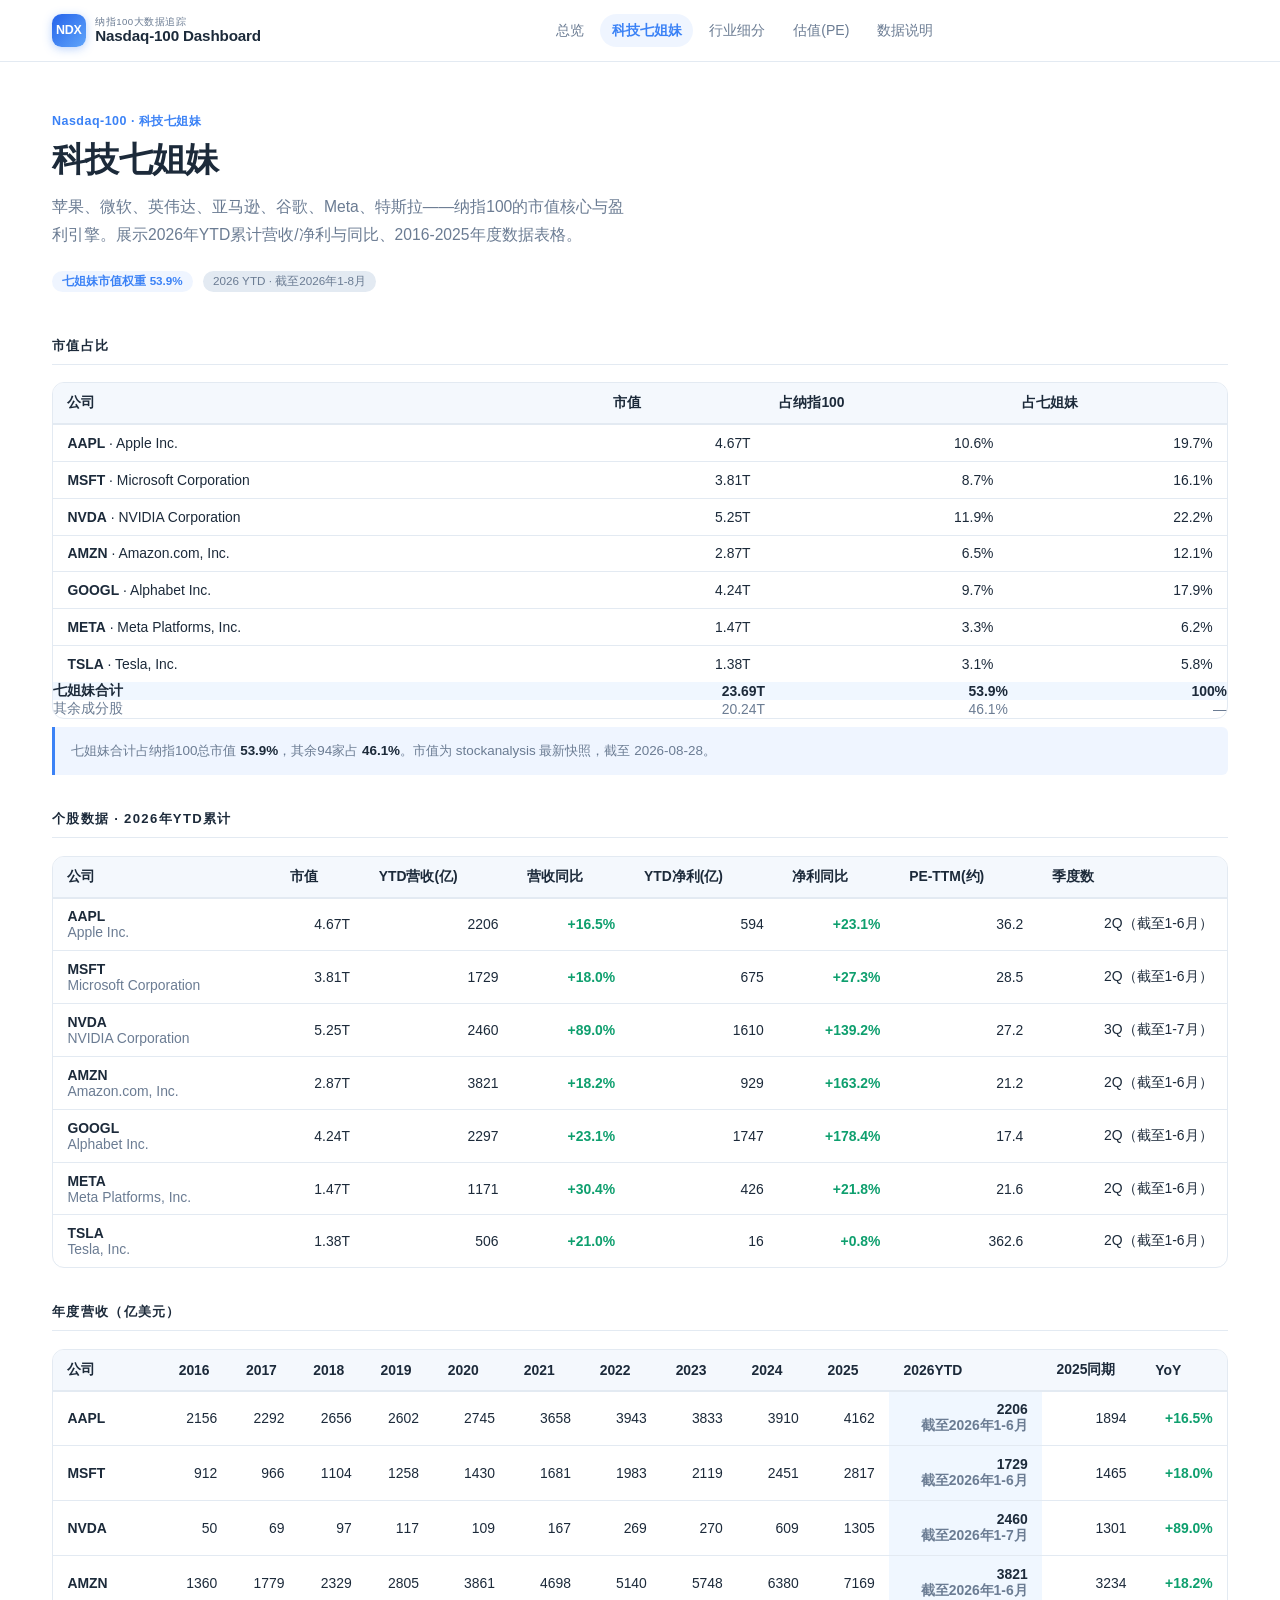
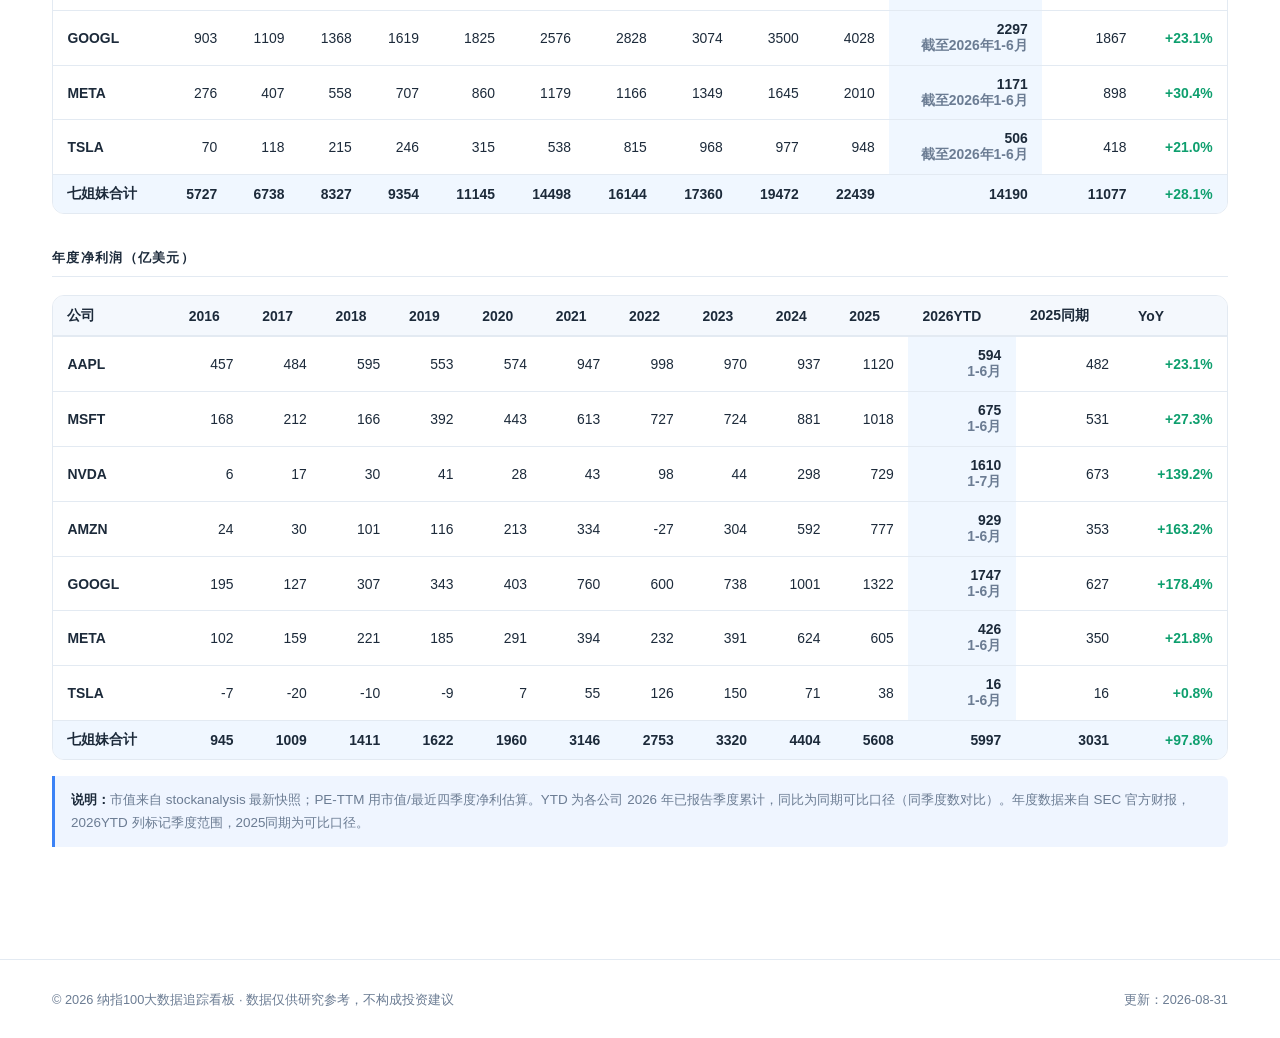
==== commit 2a38bf4a: "v2.1: YTD标签改月份范围、2026年度数据用YTD累计、ROE置空、行业线图改年度表格" ====
--- a/pages/mag7.html
+++ b/pages/mag7.html
@@ -105,7 +105,7 @@
   // ===== Hero =====
   document.getElementById('heroStats').innerHTML =
     '<span class="badge badge-accent">七姐妹市值权重 ' + (mag7.weight ? mag7.weight.toFixed(1) + '%' : '—') + '</span> ' +
-    '<span class="badge">2026 YTD · ' + D.ytd.label + '</span>';
+    '<span class="badge">2026 YTD · 截至' + D.ytd.label + '</span>';
 
   // ===== 市值占比表格 =====
   var totalMcap = mag7.totalMcap || 0;
@@ -157,7 +157,7 @@
       '<td class="num">' + (ytd.ni / 1e8).toFixed(0) + '</td>' +
       '<td class="num ' + (ytd.niYoy > 0 ? 'text-up' : ytd.niYoy < 0 ? 'text-down' : '') + '">' + Dash.fmtPct(ytd.niYoy) + '</td>' +
       '<td class="num">' + (pe ? pe.toFixed(1) : '—') + '</td>' +
-      '<td class="num">' + ytd.qCount + 'Q (' + Dash.esc(ytd.label) + ')</td>' +
+      '<td class="num">' + ytd.qCount + 'Q（截至' + Dash.esc(ytd.label) + '）</td>' +
     '</tr>';
   }).join('');
   document.getElementById('detailBody').innerHTML = detailRows;
@@ -184,7 +184,7 @@
     var yoy = table['2026YTD'] && table['2025PY'] && table['2025PY'].rev > 0
       ? Dash.fmtPct((table['2026YTD'].rev / table['2025PY'].rev - 1) * 100) : '—';
     var yoyClass = table['2026YTD'] && table['2025PY'] && table['2026YTD'].rev > table['2025PY'].rev ? 'text-up' : 'text-down';
-    row += '<td class="num" style="background:#f0f7ff;font-weight:bold;">' + ytdRev + '<br><span class="text-muted">' + (table['2026YTD'] ? table['2026YTD'].label : '') + '</span></td>';
+    row += '<td class="num" style="background:#f0f7ff;font-weight:bold;">' + ytdRev + '<br><span class="text-muted">截至2026年' + (table['2026YTD'] ? table['2026YTD'].label : '') + '</span></td>';
     row += '<td class="num">' + prevRev + '</td>';
     row += '<td class="num ' + yoyClass + '">' + yoy + '</td>';
     row += '</tr>';
